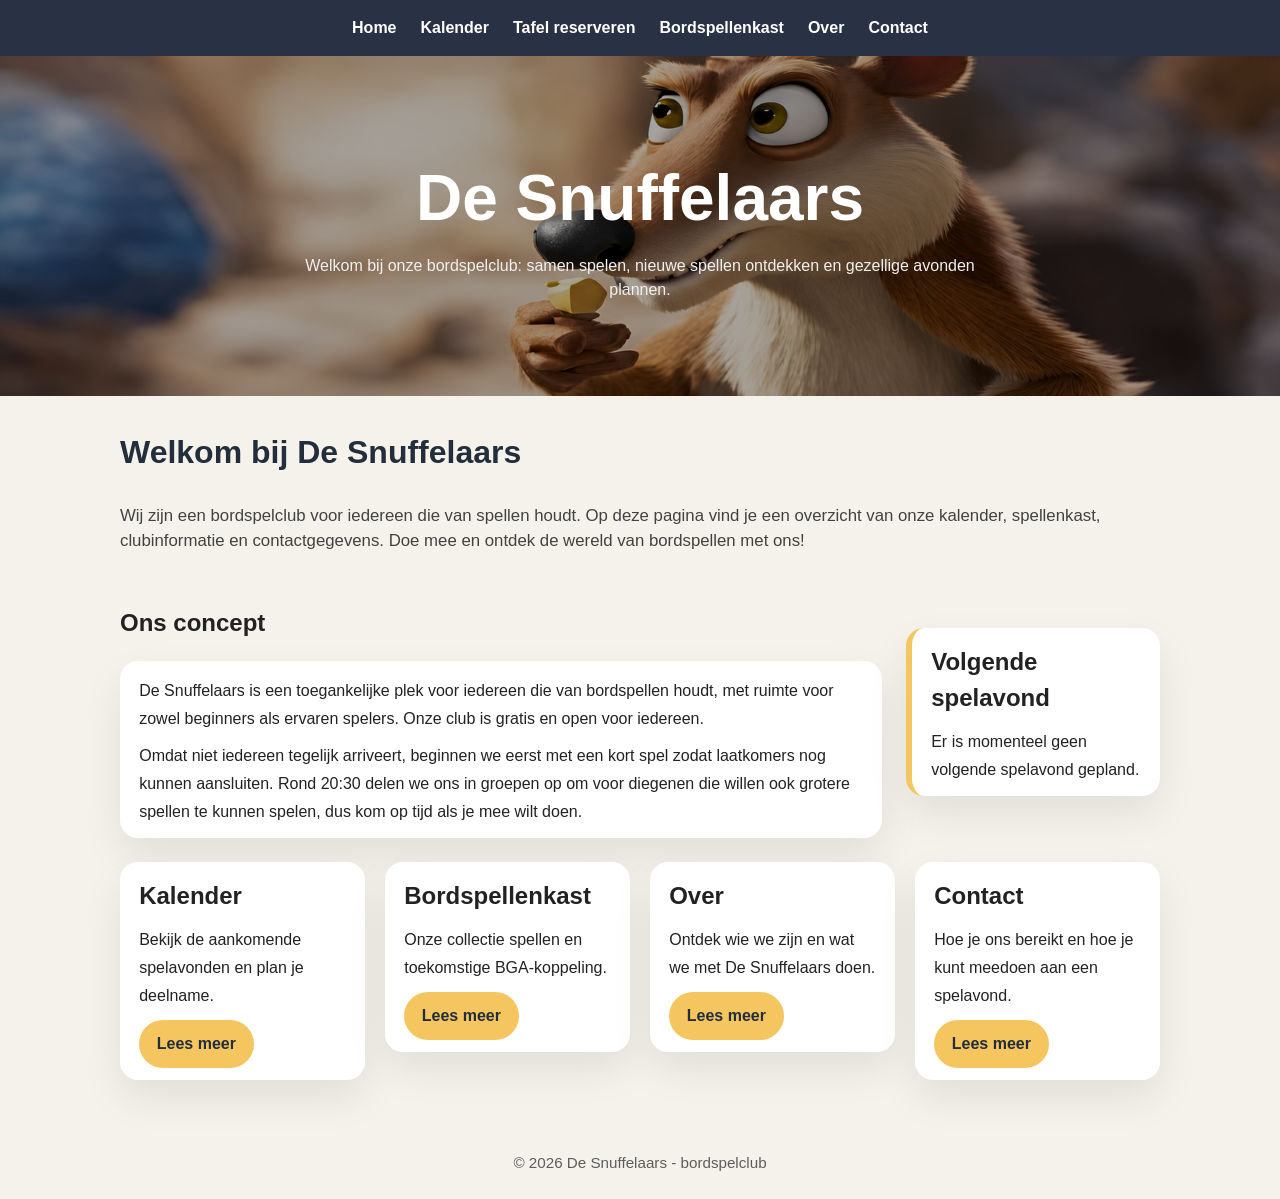
==== index.html @ 9f8fa8f4 "Fixing some nav issues" ====
<!DOCTYPE html>
<html lang="nl">
  <head>
    <meta charset="UTF-8" />
    <meta name="viewport" content="width=device-width, initial-scale=1.0" />
    <title>De Snuffelaars</title>
    <link rel="stylesheet" href="resources/css/style.css" />
    <link rel="icon" href="resources/images/logo.png" type="image/png" />
    <link rel="apple-touch-icon" href="resources/images/logo.png" />
  </head>
  <body>
    <nav>
      <a href="index.html">Home</a>
      <a href="pages/kalender.html">Kalender</a>
      <a href="pages/tafel-reserveren.html">Tafel reserveren</a>
      <a href="pages/bordspellenkast.html">Bordspellenkast</a>
      <a href="pages/over.html">Over</a>
      <a href="pages/contact.html">Contact</a>
    </nav>

    <header>
      <img src="resources/images/main-page-banner.png" alt="Banner van De Snuffelaars" />
      <div class="hero">
        <div>
          <h1>De Snuffelaars</h1>
          <p>Welkom bij onze bordspelclub: samen spelen, nieuwe spellen ontdekken en gezellige avonden plannen.</p>
        </div>
      </div>
    </header>

    <main>
      <section class="summary">
        <h2>Welkom bij De Snuffelaars</h2>
        <p>Wij zijn een bordspelclub voor iedereen die van spellen houdt. Op deze pagina vind je een overzicht van onze kalender, spellenkast, clubinformatie en contactgegevens. Doe mee en ontdek de wereld van bordspellen met ons!</p>
      </section>

      <section class="feature-row">
        <div class="feature-main">
          <h2 class="section-heading">Ons concept</h2>
          <div class="card">
            <p>De Snuffelaars is een toegankelijke plek voor iedereen die van bordspellen houdt, met ruimte voor zowel beginners als ervaren spelers. Onze club is gratis en open voor iedereen.</p>
            <p>Omdat niet iedereen tegelijk arriveert, beginnen we eerst met een kort spel zodat laatkomers nog kunnen aansluiten. Rond 20:30 delen we ons in groepen op om voor diegenen die willen ook grotere spellen te kunnen spelen, dus kom op tijd als je mee wilt doen.</p>
          </div>
        </div>

        <aside class="feature-event card" aria-labelledby="next-event-heading">
          <h2 id="next-event-heading">Volgende spelavond</h2>
          <div id="home-next-event"></div>
          <p id="home-next-event-timer" class="next-event-timer" aria-live="polite"></p>
        </aside>
      </section>

      <section class="cards">
        <article class="card">
          <h2>Kalender</h2>
          <p>Bekijk de aankomende spelavonden en plan je deelname.</p>
          <a class="button" href="pages/kalender.html">Lees meer</a>
        </article>
        <article class="card">
          <h2>Bordspellenkast</h2>
          <p>Onze collectie spellen en toekomstige BGA-koppeling.</p>
          <a class="button" href="pages/bordspellenkast.html">Lees meer</a>
        </article>
        <article class="card">
          <h2>Over</h2>
          <p>Ontdek wie we zijn en wat we met De Snuffelaars doen.</p>
          <a class="button" href="pages/over.html">Lees meer</a>
        </article>
        <article class="card">
          <h2>Contact</h2>
          <p>Hoe je ons bereikt en hoe je kunt meedoen aan een spelavond.</p>
          <a class="button" href="pages/contact.html">Lees meer</a>
        </article>
      </section>
    </main>
    <footer>
      &copy; 2026 De Snuffelaars - bordspelclub
    </footer>
    <script id="home-events-data" type="application/json">
      [
        {
          "date": "2026-04-11",
          "time": "19:30",
          "location": "De Snuffel hostel"
        },
        {
          "date": "2026-05-09",
          "time": "19:30",
          "location": "De Snuffel hostel"
        },
        {
          "date": "2026-06-06",
          "time": "19:30",
          "location": "De Snuffel hostel"
        },
        {
          "date": "2026-07-11",
          "time": "19:30",
          "location": "De Snuffel hostel"
        },
        {
          "date": "2026-08-15",
          "time": "19:30",
          "location": "De Snuffel hostel"
        }
      ]
    </script>
    <script src="resources/js/events.js"></script>
  </body>
</html>
---- resources/css/style.css ----
:root {
  color-scheme: dark light;
  font-family: Inter, Arial, sans-serif;
  font-size: 16px;
  line-height: 1.5;
  background: #f5f2eb;
  color: #222;
}

* {
  box-sizing: border-box;
}

body {
  margin: 0;
  padding: 0;
}

nav {
  background: #293144;
  color: white;
  display: flex;
  justify-content: center;
  gap: 1.5rem;
  flex-wrap: wrap;
  padding: 1rem 1.25rem;
  position: sticky;
  top: 0;
  z-index: 10;
}

nav a {
  color: white;
  text-decoration: none;
  font-weight: 600;
  transition: color 0.2s ease;
}

nav a:hover,
nav a:focus-visible {
  color: #f5c55f;
}

header {
  position: relative;
  overflow: hidden;
}

header img {
  width: 100%;
  height: 340px;
  display: block;
  object-fit: cover;
  object-position: center 10%;
  max-height: 420px;
}

/* Feature row: main concept + highlighted next-event */
.feature-row {
  display: grid;
  grid-template-columns: 3fr 1fr;
  gap: 1.5rem;
  align-items: center;
  margin-bottom: 1.5rem;
}

.feature-main .card {
  margin: 0;
}

.feature-event {
  position: relative;
  padding: 1rem;
  border-left: 6px solid #f5c55f;
  box-shadow: 0 18px 40px rgba(0, 0, 0, 0.1);
}

.feature-event h2 {
  margin-top: 0;
}

.hero {
  position: absolute;
  inset: 0;
  background: rgba(0, 0, 0, 0.35);
  display: flex;
  align-items: center;
  justify-content: center;
  padding: 2rem;
  text-align: center;
}

.hero h1 {
  margin: 0 0 0.5rem;
  font-size: clamp(2.5rem, 5vw, 4rem);
  color: #fff;
}

.hero p {
  margin: 0;
  color: #f0f0f0;
  max-width: 720px;
}

main {
  padding: 2rem 1.25rem 3rem;
  max-width: 1080px;
  margin: 0 auto;
}

.summary {
  margin-bottom: 2rem;
}

.summary h2 {
  margin-top: 0;
  font-size: 2rem;
  color: #222e3c;
}

.summary p {
  margin: 0;
  font-size: 1.05rem;
  color: #424242;
}

.cards {
  display: grid;
  grid-template-columns: repeat(auto-fit, minmax(240px, 1fr));
  gap: 1.25rem;
  align-items: start;
}

.card {
  background: white;
  border-radius: 18px;
  padding: 1rem 1.2rem 0.75rem;
  margin: 0.75rem 0;
  box-shadow: 0 18px 40px rgba(0, 0, 0, 0.08);
}

/* Remove extra vertical margin for cards inside the grid (use grid gap instead) */
.cards .card {
  margin: 0;
}

.kalender-item {
  padding: 0.5rem;
  border-radius: 14px;
}

.kalender-item + .kalender-item {
  margin-top: 0.5rem;
}

.next-event-timer {
  margin: 0.75rem 0 1rem;
  font-weight: 700;
  color: #293144;
}

/* Prevent the timer from wrapping and make it slightly more prominent */
.next-event-timer {
  white-space: nowrap;
  font-size: 1.05rem;
}

.kalender-next {
  background: #f5c55f;
  color: #222;
  box-shadow: 0 12px 24px rgba(0, 0, 0, 0.12);
}

.kalender-past {
  opacity: 0.5;
}

.card h2,
.card h3 {
  margin-top: 0;
  margin-bottom: 0.75rem;
}

.card p {
  margin: 0 0 0.6rem;
  line-height: 1.75;
}

.card p:last-child {
  margin-bottom: 0;
}

.button {
  display: inline-block;
  padding: 0.75rem 1.1rem;
  color: #222e3c;
  background: #f5c55f;
  border-radius: 999px;
  text-decoration: none;
  font-weight: 700;
  border: 0;
  cursor: pointer;
}

.button.small {
  padding: 0.55rem 0.9rem;
  font-size: 0.95rem;
}

.button.danger-button {
  background: #b13d3d;
  color: white;
}

.event-card-actions {
  display: flex;
  flex-wrap: wrap;
  gap: 0.6rem;
  align-items: center;
  margin-top: 0.8rem;
}

.event-card-note {
  margin: 0.35rem 0 0;
  font-size: 0.9rem;
  color: #5d5d5d;
}

.form-help {
  margin: -0.2rem 0 0.75rem;
  font-size: 0.95rem;
  color: #5d5d5d;
}

.signup-form {
  display: flex;
  flex-wrap: wrap;
  gap: 0.5rem;
  align-items: center;
}

.notice {
  border-left: 4px solid #f5c55f;
  background: #fff7dc;
  padding: 1rem 1.15rem;
  border-radius: 12px;
}

footer {
  text-align: center;
  padding: 1.5rem 1.25rem;
  color: #5d5d5d;
  font-size: 0.95rem;
}

.event-form {
  display: grid;
  gap: 0.9rem;
}

.event-form label {
  display: grid;
  gap: 0.35rem;
  font-weight: 600;
}

.event-form label.checkbox-label {
  display: inline-flex;
  align-items: center;
  gap: 0.6rem;
}

.event-form input[type="checkbox"] {
  width: auto;
  padding: 0;
  margin: 0;
}

.event-form input,
.event-form textarea {
  width: 100%;
  padding: 0.7rem 0.8rem;
  border: 1px solid #d8d1c3;
  border-radius: 12px;
  font: inherit;
}

.button.small {
  display: inline-block;
  padding: 0.55rem 0.85rem;
  font-size: 0.95rem;
  border: 0;
  cursor: pointer;
}

.bgg-results {
  display: grid;
  gap: 0.5rem;
}

.search-result {
  text-align: left;
  border: 1px solid #e2dccd;
  background: #fcf8ef;
  padding: 0.65rem 0.8rem;
  border-radius: 12px;
  cursor: pointer;
}

.form-status {
  margin-top: 0.75rem;
  font-weight: 600;
  color: #293144;
}

.form-status.status-error {
  color: #8b1d1d;
}

.events-list {
  display: grid;
  gap: 2rem;
}

.event-group {
  display: contents;
}

.event-group-title {
  grid-column: 1 / -1;
  margin: 1rem 0 0.5rem 0;
  font-size: 1.25rem;
  color: #293144;
}

.event-group-cards {
  display: grid;
  grid-template-columns: repeat(4, minmax(220px, 1fr));
  gap: 1rem;
  grid-column: 1 / -1;
}

.event-card {
  background: white;
  border-radius: 18px;
  padding: 1rem;
  box-shadow: 0 18px 40px rgba(0, 0, 0, 0.08);
}

.event-card-top {
  display: flex;
  justify-content: space-between;
  gap: 1rem;
  align-items: flex-start;
}

.event-card img {
  width: 96px;
  height: 96px;
  object-fit: cover;
  border-radius: 12px;
  flex-shrink: 0;
}

.signup-form {
  display: flex;
  gap: 0.75rem;
  flex-wrap: wrap;
  margin-top: 0.75rem;
}

.signup-form input {
  flex: 1 1 220px;
}

.signup-count {
  display: inline-block;
  font-weight: 700;
  color: #293144;
}

.empty-state {
  color: #5d5d5d;
}

@media (max-width: 600px) {
  nav {
    justify-content: center;
  }

  .event-group-cards {
    grid-template-columns: 1fr !important;
  }
}

@media (min-width: 601px) and (max-width: 900px) {
  .event-group-cards {
    grid-template-columns: repeat(2, minmax(220px, 1fr)) !important;
  }
}

@media (min-width: 901px) and (max-width: 1200px) {
  .event-group-cards {
    grid-template-columns: repeat(3, minmax(220px, 1fr)) !important;
  }
}

@media (max-width: 900px) {
  .feature-row {
    grid-template-columns: 1fr;
  }
  header img {
    height: 280px;
  }
}
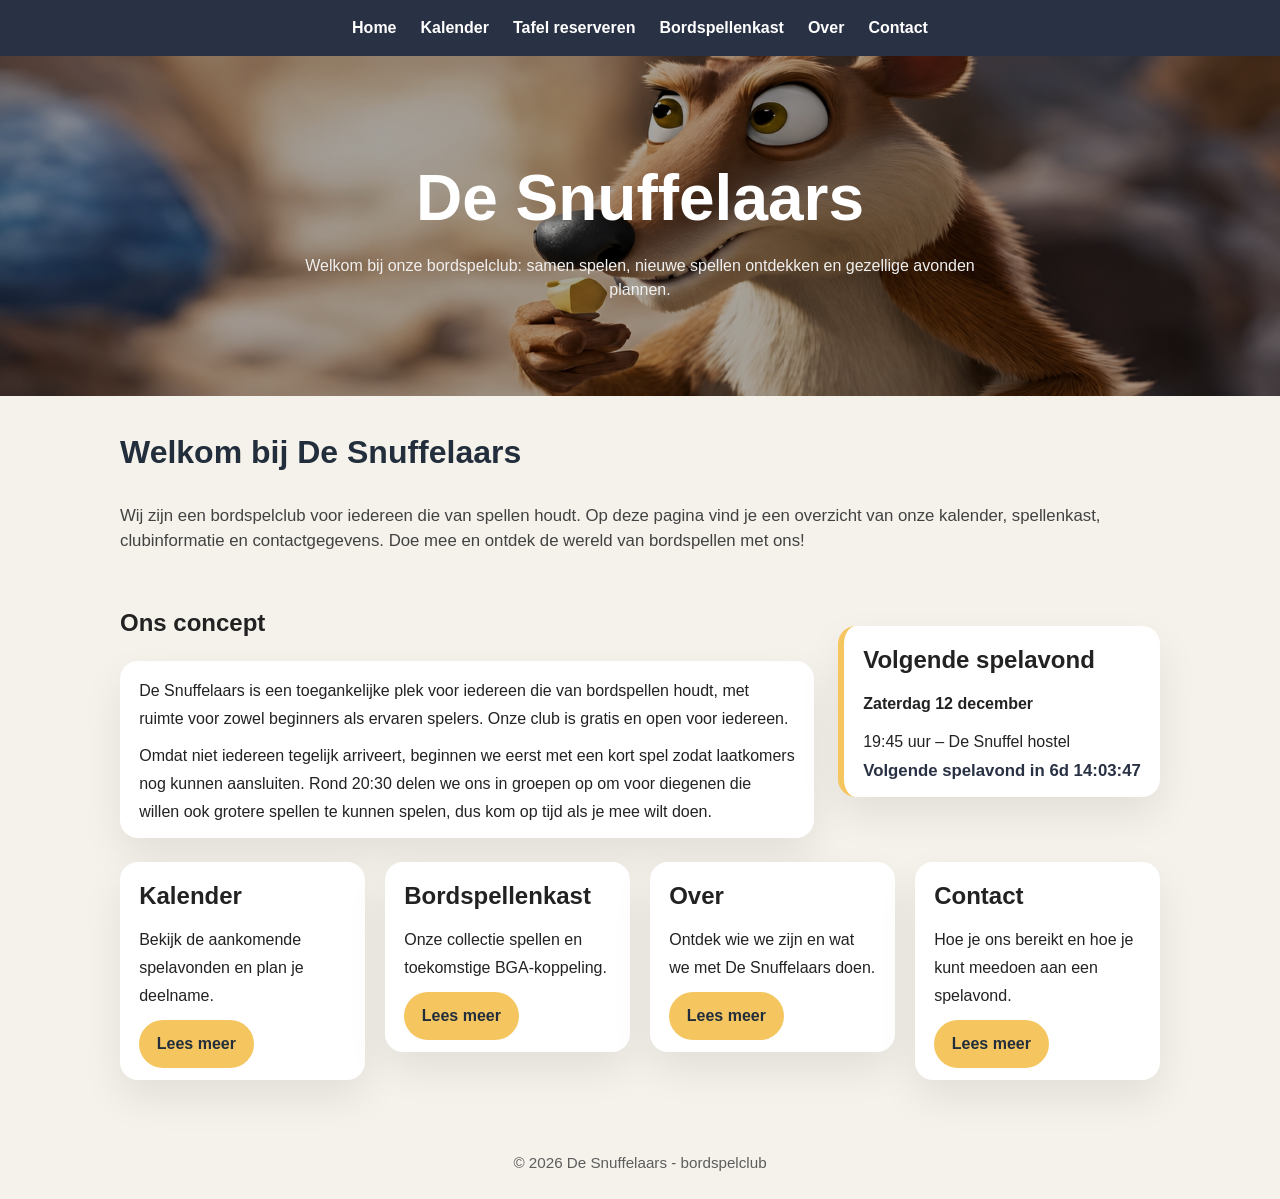
==== commit 2e201845: "Adding calendar dates" ====
--- a/index.html
+++ b/index.html
@@ -77,33 +77,48 @@
       &copy; 2026 De Snuffelaars - bordspelclub
     </footer>
     <script id="home-events-data" type="application/json">
-      [
-        {
-          "date": "2026-04-11",
-          "time": "19:30",
-          "location": "De Snuffel hostel"
-        },
-        {
-          "date": "2026-05-09",
-          "time": "19:30",
-          "location": "De Snuffel hostel"
-        },
-        {
-          "date": "2026-06-06",
-          "time": "19:30",
-          "location": "De Snuffel hostel"
-        },
-        {
-          "date": "2026-07-11",
-          "time": "19:30",
-          "location": "De Snuffel hostel"
-        },
-        {
-          "date": "2026-08-15",
-          "time": "19:30",
-          "location": "De Snuffel hostel"
-        }
-      ]
+[
+  {
+    "date": "2026-06-06",
+    "time": "19:45",
+    "location": "De Snuffel hostel"
+  },
+  {
+    "date": "2026-07-11",
+    "time": "19:45",
+    "location": "De Snuffel hostel"
+  },
+  {
+    "date": "2026-07-17",
+    "time": "19:30",
+    "location": "De Snuffel hostel"
+  },
+  {
+    "date": "2026-08-15",
+    "time": "19:45",
+    "location": "De Snuffel hostel"
+  },
+  {
+    "date": "2026-09-05",
+    "time": "19:45",
+    "location": "De Snuffel hostel"
+  },
+  {
+    "date": "2026-10-24",
+    "time": "19:45",
+    "location": "De Snuffel hostel"
+  },
+  {
+    "date": "2026-11-21",
+    "time": "19:45",
+    "location": "De Snuffel hostel"
+  },
+  {
+    "date": "2026-12-12",
+    "time": "19:45",
+    "location": "De Snuffel hostel"
+  }
+]
     </script>
     <script src="resources/js/events.js"></script>
   </body>
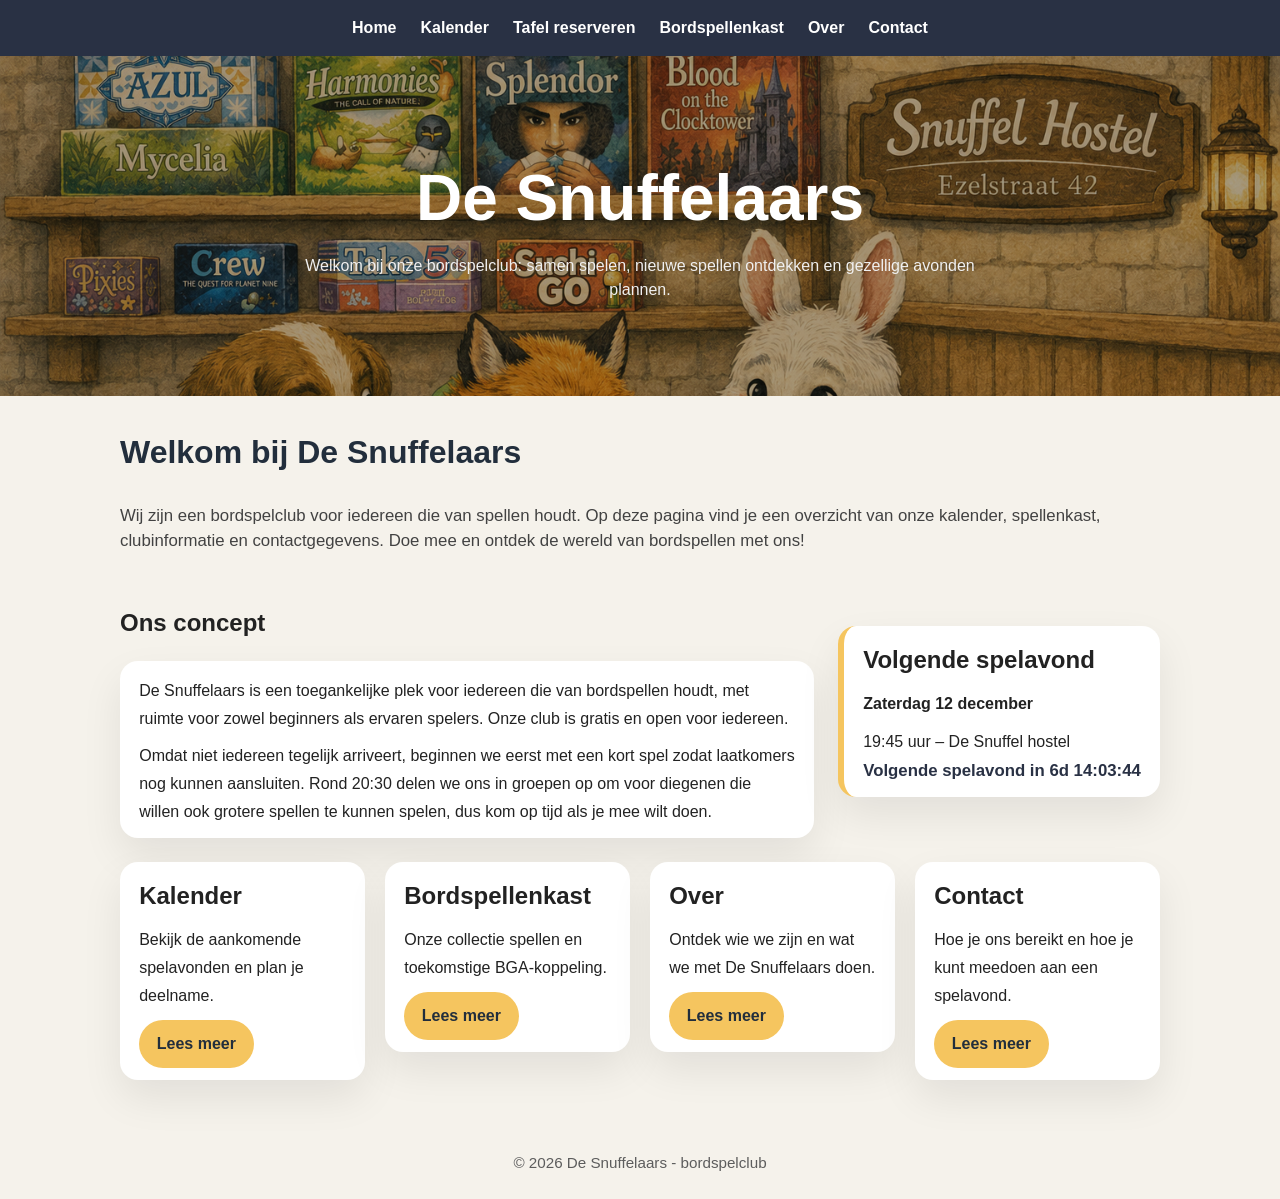
==== commit 64f01afd: "Adding dates" ====
--- a/index.html
+++ b/index.html
@@ -79,24 +79,14 @@
     <script id="home-events-data" type="application/json">
 [
   {
-    "date": "2026-06-06",
+    "date": "2026-08-15",
     "time": "19:45",
     "location": "De Snuffel hostel"
   },
   {
-    "date": "2026-07-11",
-    "time": "19:45",
-    "location": "De Snuffel hostel"
-  },
-  {
-    "date": "2026-07-17",
+    "date": "2026-08-21",
     "time": "19:30",
-    "location": "De Snuffel hostel"
-  },
-  {
-    "date": "2026-08-15",
-    "time": "19:45",
-    "location": "De Snuffel hostel"
+    "location": "SPECIAL: Blood on the clocktower @De Snuffel hostel"
   },
   {
     "date": "2026-09-05",
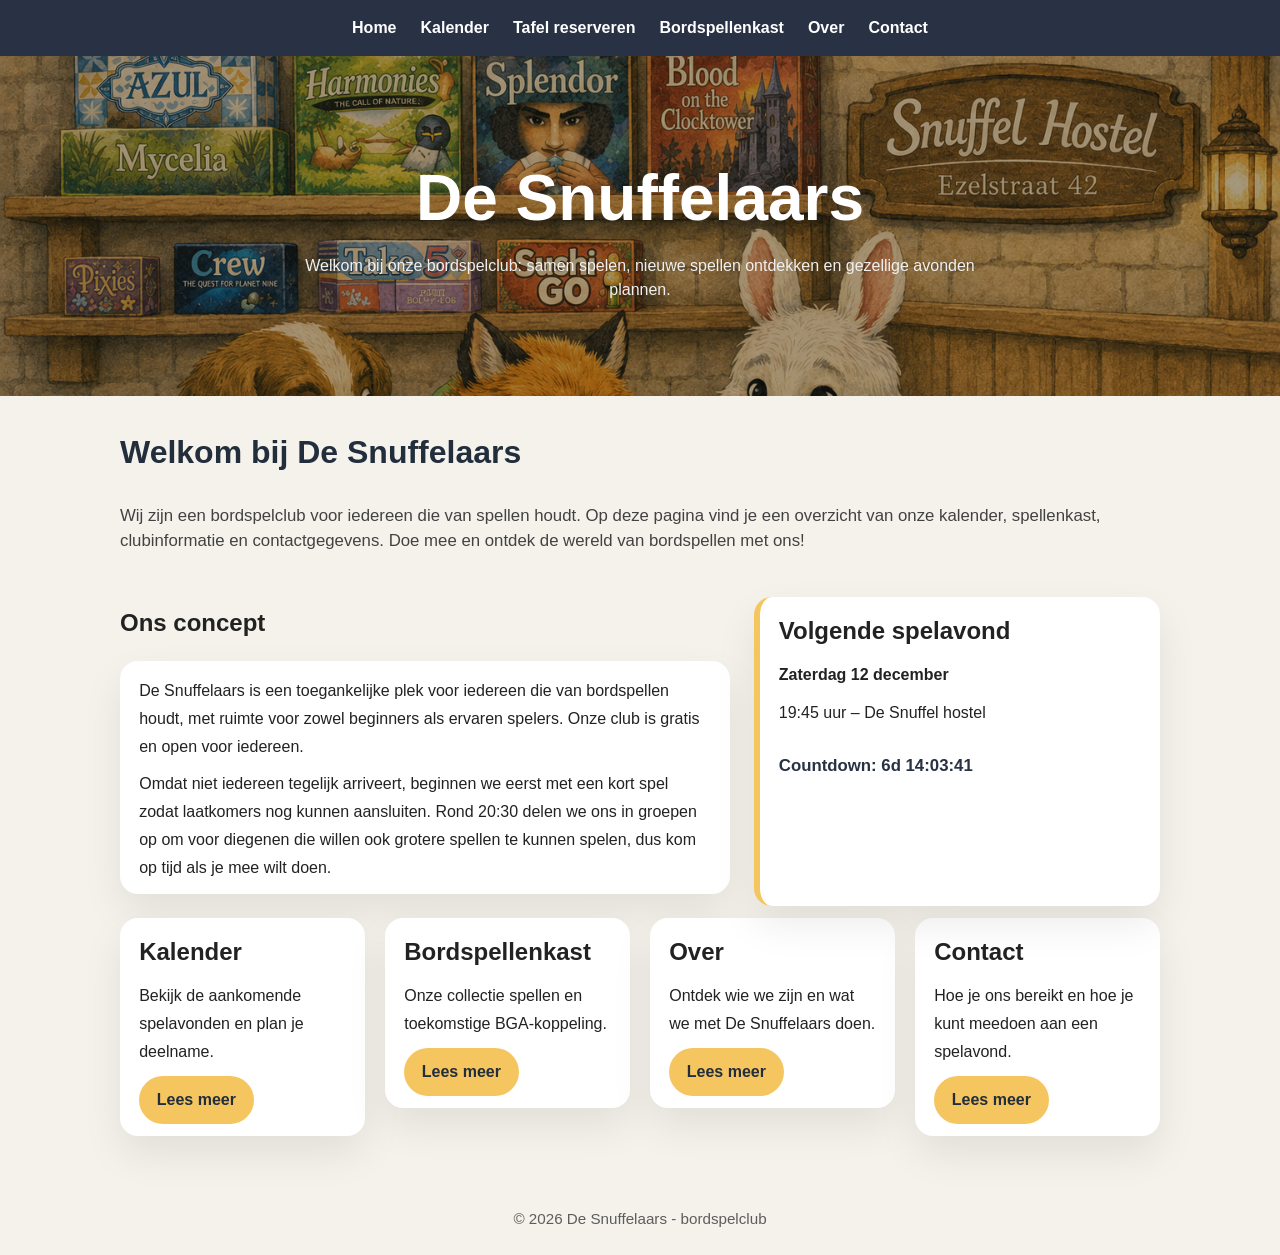
==== commit e2a8982c: "Adding new dates + cleanup" ====
--- a/index.html
+++ b/index.html
@@ -46,6 +46,7 @@
         <aside class="feature-event card" aria-labelledby="next-event-heading">
           <h2 id="next-event-heading">Volgende spelavond</h2>
           <div id="home-next-event"></div>
+          <br>
           <p id="home-next-event-timer" class="next-event-timer" aria-live="polite"></p>
         </aside>
       </section>
@@ -76,40 +77,7 @@
     <footer>
       &copy; 2026 De Snuffelaars - bordspelclub
     </footer>
-    <script id="home-events-data" type="application/json">
-[
-  {
-    "date": "2026-08-15",
-    "time": "19:45",
-    "location": "De Snuffel hostel"
-  },
-  {
-    "date": "2026-08-21",
-    "time": "19:30",
-    "location": "SPECIAL: Blood on the clocktower @De Snuffel hostel"
-  },
-  {
-    "date": "2026-09-05",
-    "time": "19:45",
-    "location": "De Snuffel hostel"
-  },
-  {
-    "date": "2026-10-24",
-    "time": "19:45",
-    "location": "De Snuffel hostel"
-  },
-  {
-    "date": "2026-11-21",
-    "time": "19:45",
-    "location": "De Snuffel hostel"
-  },
-  {
-    "date": "2026-12-12",
-    "time": "19:45",
-    "location": "De Snuffel hostel"
-  }
-]
-    </script>
+    <script src="resources/js/kalender-data.js"></script>
     <script src="resources/js/events.js"></script>
   </body>
 </html>
--- a/resources/css/style.css
+++ b/resources/css/style.css
@@ -58,9 +58,9 @@
 /* Feature row: main concept + highlighted next-event */
 .feature-row {
   display: grid;
-  grid-template-columns: 3fr 1fr;
+  grid-template-columns: 1.8fr 1.2fr;
   gap: 1.5rem;
-  align-items: center;
+  align-items: stretch;
   margin-bottom: 1.5rem;
 }
 
@@ -70,9 +70,11 @@
 
 .feature-event {
   position: relative;
-  padding: 1rem;
+  padding: 1rem 1rem 0.85rem;
   border-left: 6px solid #f5c55f;
   box-shadow: 0 18px 40px rgba(0, 0, 0, 0.1);
+  height: 100%;
+  min-height: 0;
 }
 
 .feature-event h2 {
@@ -173,6 +175,26 @@
 
 .kalender-past {
   opacity: 0.5;
+}
+
+.event-link {
+  display: inline-block;
+  margin-top: 0.25rem;
+  padding: 0.5rem 0.9rem;
+  border-radius: 999px;
+  background: #293144;
+  color: #f5c55f;
+  font-weight: 700;
+  text-decoration: none;
+  transition: opacity 0.2s ease, transform 0.2s ease, background 0.2s ease;
+}
+
+.event-link:hover,
+.event-link:focus-visible {
+  background: #1f2632;
+  color: #ffffff;
+  opacity: 0.96;
+  transform: translateY(-1px);
 }
 
 .card h2,
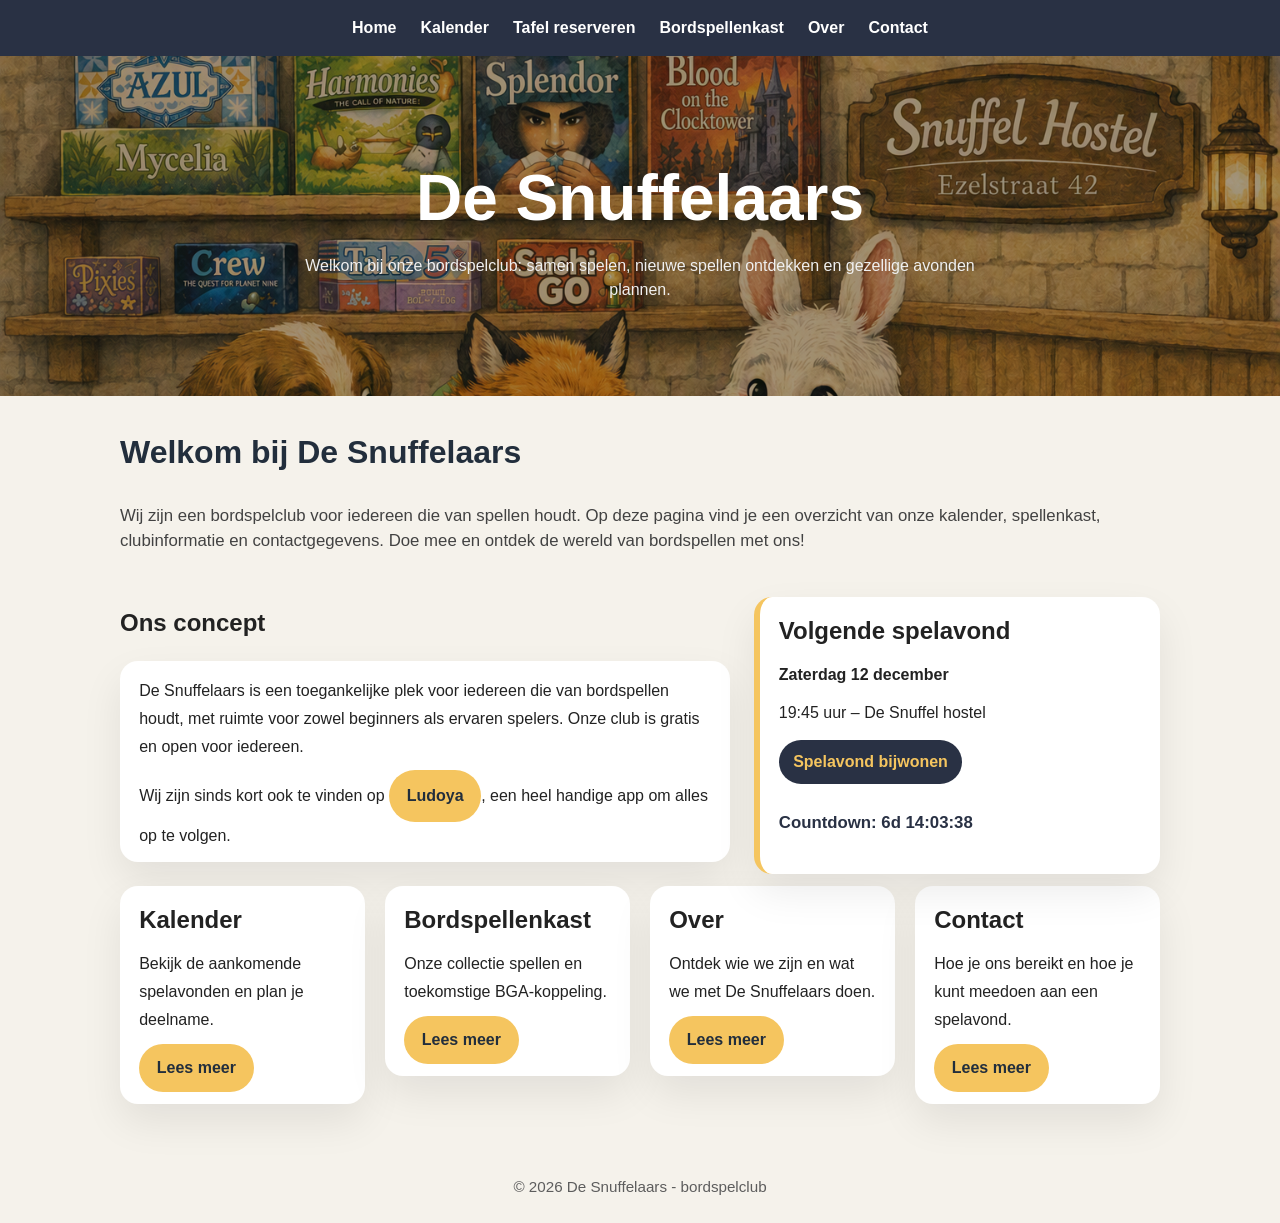
==== commit ba48fe7f: "Adding homepage link to ludoya" ====
--- a/index.html
+++ b/index.html
@@ -39,7 +39,7 @@
           <h2 class="section-heading">Ons concept</h2>
           <div class="card">
             <p>De Snuffelaars is een toegankelijke plek voor iedereen die van bordspellen houdt, met ruimte voor zowel beginners als ervaren spelers. Onze club is gratis en open voor iedereen.</p>
-            <p>Omdat niet iedereen tegelijk arriveert, beginnen we eerst met een kort spel zodat laatkomers nog kunnen aansluiten. Rond 20:30 delen we ons in groepen op om voor diegenen die willen ook grotere spellen te kunnen spelen, dus kom op tijd als je mee wilt doen.</p>
+          <p>Wij zijn sinds kort ook te vinden op <a href="https://app.ludoya.com/de-snuffelaar" target="_blank" rel="noopener noreferrer" class="button">Ludoya</a>, een heel handige app om alles op te volgen.</p>
           </div>
         </div>
 
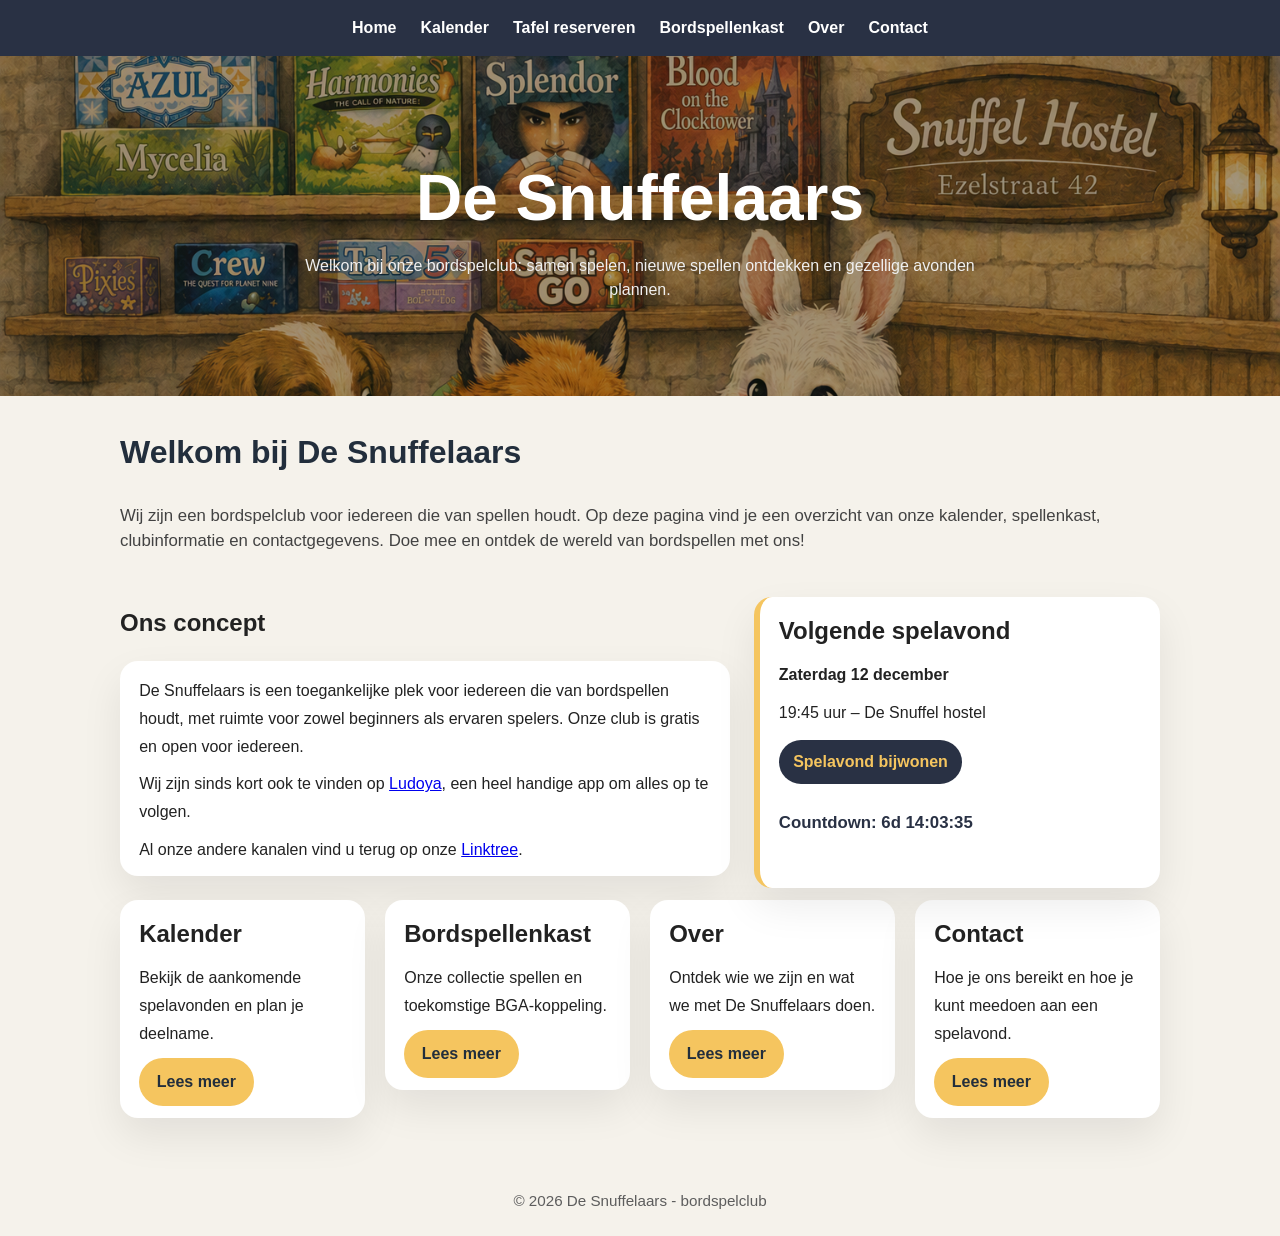
==== commit d179a50f: "Adding links to description" ====
--- a/index.html
+++ b/index.html
@@ -39,8 +39,9 @@
           <h2 class="section-heading">Ons concept</h2>
           <div class="card">
             <p>De Snuffelaars is een toegankelijke plek voor iedereen die van bordspellen houdt, met ruimte voor zowel beginners als ervaren spelers. Onze club is gratis en open voor iedereen.</p>
-          <p>Wij zijn sinds kort ook te vinden op <a href="https://app.ludoya.com/de-snuffelaar" target="_blank" rel="noopener noreferrer" class="button">Ludoya</a>, een heel handige app om alles op te volgen.</p>
-          </div>
+          <p>Wij zijn sinds kort ook te vinden op <a href="https://app.ludoya.com/de-snuffelaar" target="_blank" rel="noopener noreferrer">Ludoya</a>, een heel handige app om alles op te volgen.</p>
+        <p>Al onze andere kanalen vind u terug op onze <a href="https://linktr.ee/de_snuffelaars" target="_blank" rel="noopener noreferrer">Linktree</a>.</p>
+        </div>
         </div>
 
         <aside class="feature-event card" aria-labelledby="next-event-heading">
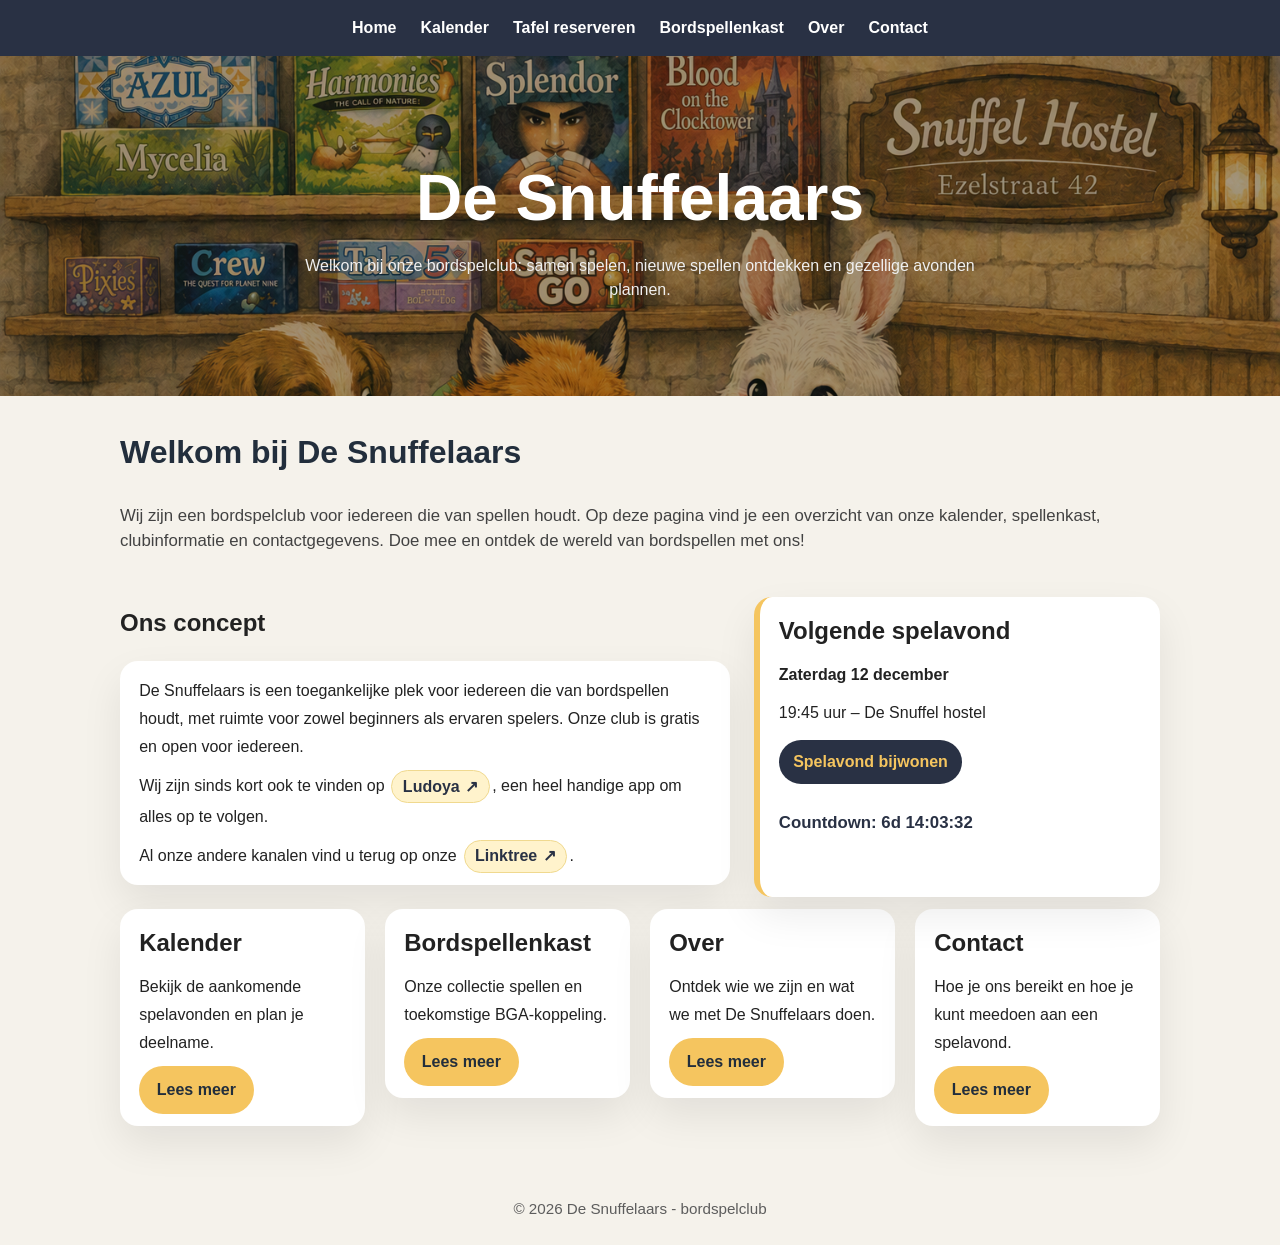
==== commit 2c8317e8: "Adding links to description" ====
--- a/index.html
+++ b/index.html
@@ -39,8 +39,8 @@
           <h2 class="section-heading">Ons concept</h2>
           <div class="card">
             <p>De Snuffelaars is een toegankelijke plek voor iedereen die van bordspellen houdt, met ruimte voor zowel beginners als ervaren spelers. Onze club is gratis en open voor iedereen.</p>
-          <p>Wij zijn sinds kort ook te vinden op <a href="https://app.ludoya.com/de-snuffelaar" target="_blank" rel="noopener noreferrer">Ludoya</a>, een heel handige app om alles op te volgen.</p>
-        <p>Al onze andere kanalen vind u terug op onze <a href="https://linktr.ee/de_snuffelaars" target="_blank" rel="noopener noreferrer">Linktree</a>.</p>
+            <p>Wij zijn sinds kort ook te vinden op <a class="social-link" href="https://app.ludoya.com/de-snuffelaar" target="_blank" rel="noopener noreferrer">Ludoya <span aria-hidden="true">↗</span></a>, een heel handige app om alles op te volgen.</p>
+            <p>Al onze andere kanalen vind u terug op onze <a class="social-link" href="https://linktr.ee/de_snuffelaars" target="_blank" rel="noopener noreferrer">Linktree <span aria-hidden="true">↗</span></a>.</p>
         </div>
         </div>
 
--- a/resources/css/style.css
+++ b/resources/css/style.css
@@ -197,6 +197,40 @@
   transform: translateY(-1px);
 }
 
+.social-link {
+  display: inline-flex;
+  align-items: center;
+  gap: 0.35rem;
+  margin: 0 0.15rem;
+  padding: 0.2rem 0.65rem;
+  border: 1px solid transparent;
+  border-radius: 999px;
+  font-weight: 700;
+  line-height: 1.5;
+  text-decoration: none;
+  transition: background-color 0.2s ease, border-color 0.2s ease, transform 0.2s ease;
+  background: #fff3cc;
+  border-color: #f0d98f;
+  color: #293144;
+}
+
+.social-link:hover,
+.social-link:focus-visible {
+  transform: translateY(-1px);
+  text-decoration: underline;
+  text-underline-offset: 0.15em;
+}
+
+.social-link-ludoya:hover,
+.social-link-ludoya:focus-visible {
+  background: #f5c55f;
+}
+
+.social-link-linktree:hover,
+.social-link-linktree:focus-visible {
+  background: #e8d2fa;
+}
+
 .card h2,
 .card h3 {
   margin-top: 0;
